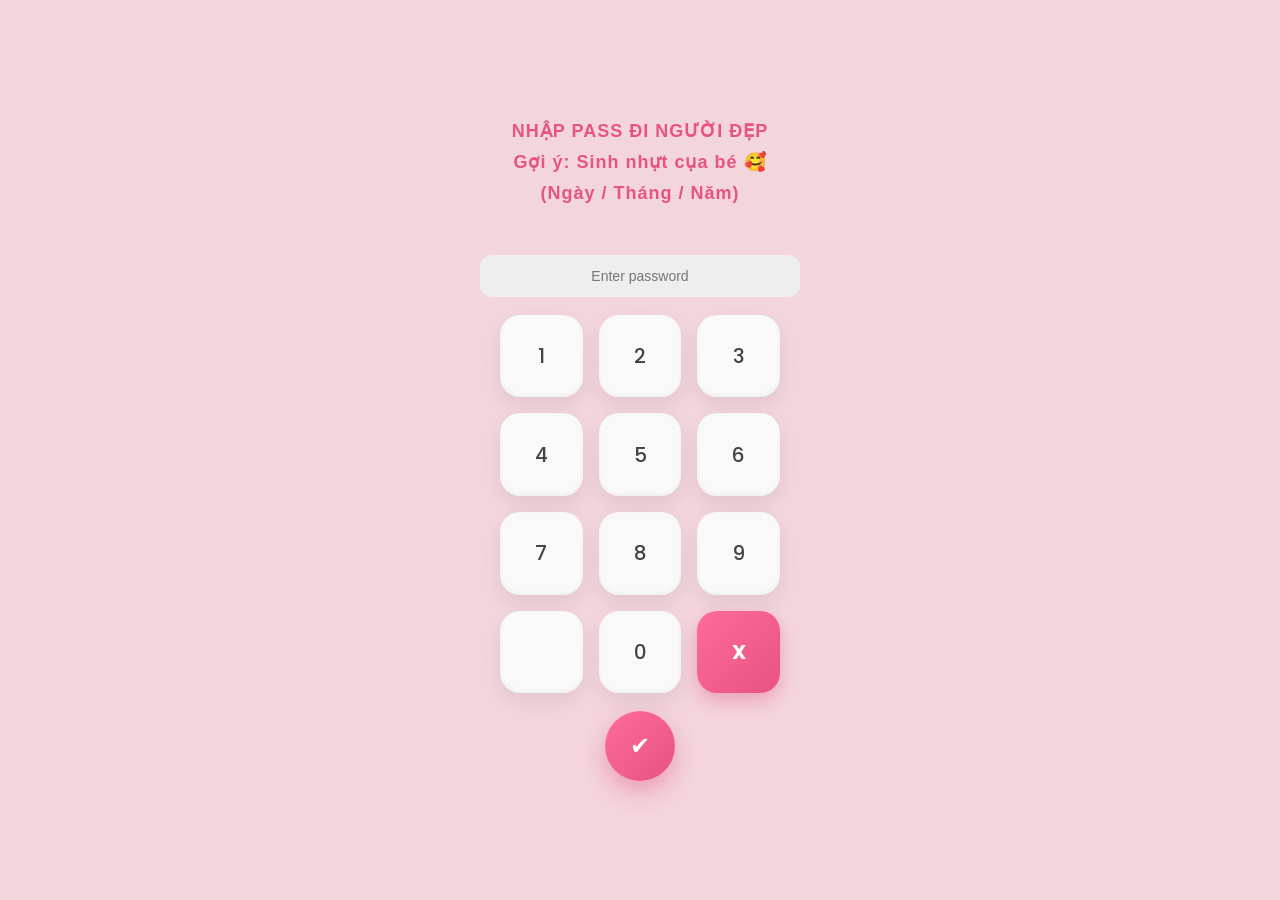
==== album/index.html @ 339e5851 "Add files via upload" ====
<!DOCTYPE html>
<html lang="en">
<head>
<meta charset="UTF-8" />
<meta name="viewport" content="width=device-width, initial-scale=1.0, maximum-scale=1.0, user-scalable=no">
<title>Memory Album</title>

<link href="https://fonts.googleapis.com/css2?family=Pacifico&family=Poppins:wght@400;600&display=swap" rel="stylesheet" />
<link rel="stylesheet" href="./style/style.css">
</head>
<body>

<!-- 🔐 LOCK 1 -->
<div id="lock-screen-1">
  <div class="lock-wrapper">
    <h2>
      NHẬP PASS ĐI NGƯỜI ĐẸP
      <span class="hint">Gợi ý: Sinh nhựt cụa bé 🥰</span>
      <span class="hint">(Ngày / Tháng / Năm)</span>
    </h2>

    <input type="text" id="password-input-1"
      class="password-input"
      placeholder="Enter password" readonly />

    <div class="keypad">
      <button data-num="1">1</button>
      <button data-num="2">2</button>
      <button data-num="3">3</button>
      <button data-num="4">4</button>
      <button data-num="5">5</button>
      <button data-num="6">6</button>
      <button data-num="7">7</button>
      <button data-num="8">8</button>
      <button data-num="9">9</button>
      <button disabled></button>
      <button data-num="0">0</button>
      <button class="delete">X</button>
    </div>

    <button class="submit-btn">✔</button>
  </div>
</div>

<!-- 🔐 LOCK 2 -->
<div id="lock-screen-2" style="display:none;">
  <div class="lock-wrapper">
    <h2>
      NHẬP PASS ĐI NGƯỜI ĐẸP
      <span class="hint">Gợi ý: Sinh nhựt cụa anh 😎</span>
      <span class="hint">(Ngày / Tháng / Năm)</span>
    </h2>

    <input type="text" id="password-input-2"
      class="password-input"
      placeholder="Enter password" readonly />

    <div class="keypad">
      <button data-num="1">1</button>
      <button data-num="2">2</button>
      <button data-num="3">3</button>
      <button data-num="4">4</button>
      <button data-num="5">5</button>
      <button data-num="6">6</button>
      <button data-num="7">7</button>
      <button data-num="8">8</button>
      <button data-num="9">9</button>
      <button disabled></button>
      <button data-num="0">0</button>
      <button class="delete">X</button>
    </div>

    <button class="submit-btn">✔</button>
  </div>
</div>

<!-- 🔐 LOCK 3 -->
<div id="lock-screen-3" style="display:none;">
  <div class="lock-wrapper">
    <h2>
      NHẬP PASS ĐI NGƯỜI ĐẸP
      <span class="hint">Gợi ý: A đồng ý làm ny e khi nèo 🙄</span>
      <span class="hint">(Ngày / Tháng / Năm)</span>
    </h2>

    <input type="text" id="password-input-3"
      class="password-input"
      placeholder="Enter password" readonly />

    <div class="keypad">
      <button data-num="1">1</button>
      <button data-num="2">2</button>
      <button data-num="3">3</button>
      <button data-num="4">4</button>
      <button data-num="5">5</button>
      <button data-num="6">6</button>
      <button data-num="7">7</button>
      <button data-num="8">8</button>
      <button data-num="9">9</button>
      <button disabled></button>
      <button data-num="0">0</button>
      <button class="delete">X</button>
    </div>

    <button class="submit-btn">✔</button>
  </div>
</div>
  
<!-- 📖 Album -->
<div class="book" id="book" style="display:none;"></div>

<!-- 🔓 BIG LOCK OVERLAY -->
<div id="unlock-overlay">
  <div class="big-lock">
    <div class="front">🔒</div>
    <div class="back">🔒</div>
  </div>
</div>
  
<audio id="sound" loop>
  <source src="./style/KhoBau.mp3" type="audio/mpeg" />
</audio>

<script src="./style/script.js" defer></script>
<script src="pass.js"></script>

</body>
</html>
---- album/style/style.css ----
*{
  margin: 0;
  padding: 0;
  user-select: none;
  cursor: auto;
  box-sizing: border-box;
}

html, body {
  height: 100%;
  overflow: hidden;
  touch-action: manipulation;
  overscroll-behavior: none;
  -webkit-tap-highlight-color: transparent;
}

body {
  margin: 0;
  background: #ffeaf6;
  font-family: 'Poppins', sans-serif;
}

.author {
  font-size: clamp(22px, 5vw, 34px);
  margin-top: 15px;
  color: #333;
  font-weight: 600;
  letter-spacing: 2px;
  text-shadow: 0 3px 8px rgba(0,0,0,0.15);
}

.page {
  width: 100%;
  height: 100%;
  position: absolute;
  transform-style: preserve-3d;
  transform-origin: left center;
  transition: transform 1s cubic-bezier(0.8, 0, 0.95, 1);
  will-change: transform;
  cursor: pointer;
  border-radius: 12px;
  border: 2px solid #bbb;
  background: white;
  box-shadow:
    0 8px 20px rgba(0,0,0,0.15),
    inset -20px 0 40px rgba(0,0,0,0.06);
}

.page::after {
  content: "";
  position: absolute;
  top: 0;
  right: 0;
  width: 35px;
  height: 100%;
  pointer-events: none;

  background: linear-gradient(
    to left,
    rgba(0,0,0,0.18),
    rgba(0,0,0,0)
  );

  opacity: 0;
  transition: opacity 0.4s ease;
}

.page.fast {
  transition: transform 1s cubic-bezier(0.05, 1, 0.2, 1);
}

.page .front img,
.page .back img {
  width: 100%;
  height: 90%;
  object-fit: cover;
  border: 2px solid #ddd;
  box-shadow: 0 4px 12px rgba(0,0,0,0.15);
  border-radius: 6px;
  box-sizing: border-box;
}

.page .back {
  transform: rotateY(180deg);
}

.page .back .photo-date {
  transform: rotateY(180deg);
  text-align: center;
  backface-visibility: hidden;
}

.page.flipped {
  transform: rotateY(-180deg);
}

.page.flipped::after {
  opacity: 1;
}

.intro-content, .end-content {
  text-align: center;
  border: 3px solid black;
  padding: 10px;
  border-radius: 15%;
}

.intro-content h1 {
  font-size: clamp(40px, 10vw, 70px);
  color: #fb18c2;
  margin-bottom: 15px;
  text-shadow: 0 4px 10px rgba(251, 24, 194, 0.3);
}

.intro-content p {
  font-size: clamp(22px, 6vw, 32px);
  line-height: 1.8;
  color: #555;
  line-height: 1.6;
}

.intro-content,.end-content {
  background: linear-gradient(135deg, #f5f7fa, #e0e4e8);
  width: 100%;
  height: 100%;
  border-radius: 6px;
  display: flex;
  flex-direction: column;
  justify-content: center;
  align-items: center;
}

.end-content h2 {
  font-family: 'Pacifico', cursive;
  font-size: clamp(20px, 5vw, 24px);
  margin-bottom: 14px;
  color: #333;
  text-shadow:
  0 0 10px rgba(255,105,180,0.6),
  0 0 20px rgba(255,105,180,0.3);

animation: glow 2s ease-in-out infinite alternate;
}

.end-content span {
  font-size: clamp(14px, 3.8vw, 17px);
  color: #444;
  line-height: 1.6;
}

.caption {
  margin-top: 18px;
  font-size: 20px;
  color: #555;
  text-align: center;
  z-index: 10;
  flex-shrink: 0;
}
  
.page .front,
.page .back {
  position: absolute;
  width: 100%;
  height: 100%;
  backface-visibility: hidden;
  overflow: hidden;
  -webkit-backface-visibility: hidden;
  display: flex;
  flex-direction: column;
  justify-content: flex-start;
  align-items: center;

  padding: 20px;
  box-sizing: border-box;
}

.book {
  position: absolute;
  left: 50%;
  top: 50%;
  transform: translate(-50%, -50%);
  width: min(85vw, 750px);  /* giảm vw xuống */
  aspect-ratio: 3 / 4;  /* giữ tỉ lệ đẹp */
  perspective: 2000px;
  z-index: 1;
  filter: drop-shadow(0 20px 40px rgba(0,0,0,0.25));
}

/* ===== LOCK SCREEN STYLE FINAL ===== */

#lock-screen-1,
#lock-screen-2,
#lock-screen-3 {
  position: fixed;
  inset: 0;
  min-height: 100dvh;
  display: flex;
  justify-content: center;
  align-items: center;
  background: #f3d6dc;
  padding: 20px;
  z-index: 9999;
}

.lock-wrapper {
  width: 100%;
  max-width: 320px;

  display: flex;
  flex-direction: column;
  align-items: center;
  gap: 18px;   /* 👈 thêm dòng này */
}

.lock-wrapper h2 {
  text-align: center;
  line-height: 1.4;
  height: 110px;      /* 👈 đổi thành height cố định */
}

.lock-wrapper h2 span {
  display: block;
  margin-top: 6px;
}

/* Tiêu đề */
#lock-screen-1 h2,
#lock-screen-2 h2,
#lock-screen-3 h2 {
  font-family: sans-serif;
  font-size: 18px;
  font-weight: bold;
  letter-spacing: 1px;
  color: #e75480;
  margin-bottom: 8px;
}

/* Ô nhập pass */
.password-input {
  width: 100%;
  height: 42px;
  border-radius: 12px;
  border: none;
  outline: none;
  padding: 0 10px;
  font-size: 14px;
  text-align: center;
  background: #eeeeee;
}

/* Keypad */
.keypad {
  display: grid;
  grid-template-columns: repeat(3, 1fr);
  gap: 16px;
  width: 100%;
  max-width: 280px;  /* 👈 thêm dòng này */
}

/* Nút số */
.keypad button {
  width: 100%;
  aspect-ratio: 1 / 1;  /* 👈 làm thành hình vuông */
  border-radius: 20px;
  border: none;
  background: #f9f9f9;
  color: #444;
  font-size: 20px;
  font-weight: 500;
  font-family: 'Poppins', sans-serif;

  display: flex;
  justify-content: center;
  align-items: center;

  box-shadow:
    0 8px 20px rgba(0,0,0,0.08),
    inset 0 -2px 4px rgba(0,0,0,0.04);

  transition: transform 0.12s cubic-bezier(.34,1.6,.64,1);
}

.keypad button:active {
  transform: scale(0.93);
  box-shadow:
    0 4px 10px rgba(0,0,0,0.12),
    inset 0 2px 4px rgba(0,0,0,0.08);
}

.keypad button.pressed {
  transform: scale(0.93);
  box-shadow:
    0 4px 10px rgba(0,0,0,0.12),
    inset 0 2px 4px rgba(0,0,0,0.08);
  background: #e0e0e0;
}

/* Nút X */
.keypad .delete {
  background: linear-gradient(135deg, #ff6b9a, #e75480);
  color: white;
  font-weight: bold;
  box-shadow: 0 8px 18px rgba(231,84,128,0.4);
}

/* Nút xác nhận */
.submit-btn {
  width: 70px;
  height: 70px;
  border-radius: 50%;
  border: none;

  display: flex;
  justify-content: center;
  align-items: center;

  background: linear-gradient(135deg, #ff6b9a, #e75480);
  color: white;
  font-size: 24px;
  box-shadow: 0 10px 25px rgba(231,84,128,0.45);
}

.submit-btn:active {
  transform: scale(0.92);
}

/* ===== INPUT STYLE ===== */
input {
  transition: all 0.3s ease;
}

.input-error {
  border: 2px solid #ff4d4d;
  background: #ffe5e5;
}

.input-success {
  border: 2px solid #4CAF50;
  background: #e8fbe8;
}

/* ===== SHAKE ===== */
@keyframes shake {
  0% { transform: translateX(0); }
  20% { transform: translateX(-8px); }
  40% { transform: translateX(8px); }
  60% { transform: translateX(-6px); }
  80% { transform: translateX(6px); }
  100% { transform: translateX(0); }
}

.shake {
  animation: shake 0.4s;
}

/* ===== BIG UNLOCK OVERLAY ===== */

#unlock-overlay {
  position: fixed;
  inset: 0;
  background: rgba(0,0,0,0.55);
  display: none;
  justify-content: center;
  align-items: center;
  z-index: 20000;
  will-change: opacity, transform;
  transform: translateZ(0);
  perspective: 1500px;   /* 👈 THÊM DÒNG NÀY */
}

.big-lock {
  position: relative;
  width: 160px;
  height: 160px;
  transform-style: preserve-3d;
  will-change: transform;
  transform: translateZ(0);
  backface-visibility: hidden;
}

.big-lock .front {
  position: absolute;
  width: 100%;
  height: 100%;
  font-size: 150px;
  display: flex;
  justify-content: center;
  align-items: center;
  backface-visibility: hidden;

  transform: rotateY(0deg) translateZ(2px); /* 👈 thêm dòng này */
}

.big-lock .back {
  position: absolute;
  width: 100%;
  height: 100%;
  font-size: 150px;
  display: flex;
  justify-content: center;
  align-items: center;
  backface-visibility: hidden;

  transform: rotateY(180deg) translateZ(2px); /* 👈 thêm translateZ */
}

/* Xoay ổ khóa */
@keyframes lockSpin {
  0% {
    transform: rotateY(0deg);
  }
  100% {
    transform: rotateY(1800deg); /* 5 vòng */
  }
}

.spin {
  animation: lockSpin 2s ease-out forwards;
}

/* Khi mở */
.open {
  animation: popOpen 0.4s ease forwards;
}

@keyframes popOpen {
  0% {
    transform: rotateY(1800deg) scale(1);
  }
  60% {
    transform: rotateY(1800deg) scale(1.6);
  }
  100% {
    transform: rotateY(1800deg) scale(1.3);
  }
}

@keyframes glow {
  from {
    text-shadow:
      0 0 10px rgba(255,105,180,0.6),
      0 0 20px rgba(255,105,180,0.3);
  }
  to {
    text-shadow:
      0 0 20px rgba(255,105,180,0.9),
      0 0 40px rgba(255,105,180,0.6);
  }
}

button {
  touch-action: manipulation;
}

/* ===== HEART FLY EFFECT UPGRADE ===== */

.heart-fly {
  position: fixed;
  font-size: 20px;
  pointer-events: none;
  z-index: 30000;

  filter: drop-shadow(0 0 6px rgba(255, 105, 180, 0.8))
          drop-shadow(0 0 14px rgba(255, 105, 180, 0.6));

  animation: heartFly 1.4s cubic-bezier(.22,.68,.32,1) forwards;
}

@keyframes heartFly {
  0% {
    transform: translate(0, 0) scale(0.8) rotate(0deg);
    opacity: 1;
  }

  40% {
    transform: 
      translate(calc(var(--x) * 0.5), -50px)
      scale(1.3)
      rotate(calc(var(--rotate) * 0.5));
  }

  70% {
    transform: 
      translate(var(--x), -90px)
      scale(1.6)
      rotate(var(--rotate));
  }

  100% {
    transform: 
      translate(calc(var(--x) * 1.2), -140px)
      scale(1.8)
      rotate(calc(var(--rotate) * 1.5));
    opacity: 0;
  }
}

/* ===== TIM BAY NHƯ PHÁO HOA ===== */
/*
.heart-main {
  position: fixed;
  font-size: 20px;
  pointer-events: none;
  z-index: 30000;

  animation: rocketUp 1.6s cubic-bezier(.22,.68,.32,1) forwards;

  filter: drop-shadow(0 0 10px rgba(255,105,180,0.8))
          drop-shadow(0 0 20px rgba(255,105,180,0.6));
}

@keyframes rocketUp {
  0% {
    transform: translate(-50%, -50%) scale(0.6);
    opacity: 1;
  }

  70% {
    transform: translate(-50%, -380px) scale(1);
  }

  100% {
    transform: translate(-50%, -420px) scale(0.2);
    opacity: 0;
  }
}
*/

/* ===== TIM NỔ ===== */

.heart-particle {
  position: fixed;
  font-size: 14px;
  pointer-events: none;
  z-index: 30000;

  transform: translate(-50%, -50%);
  animation: heartExplode 0.7s ease-out forwards;
  
  filter: drop-shadow(0 0 4px rgba(255,105,180,0.6));
}

@keyframes heartExplode {
  0% {
    transform: translate(-50%, -50%) scale(0.5);
    opacity: 1;
  }

  100% {
    transform: translate(
      calc(-50% + var(--x)),
      calc(-50% + var(--y))
    ) scale(0.9);
    opacity: 0;
  }
}
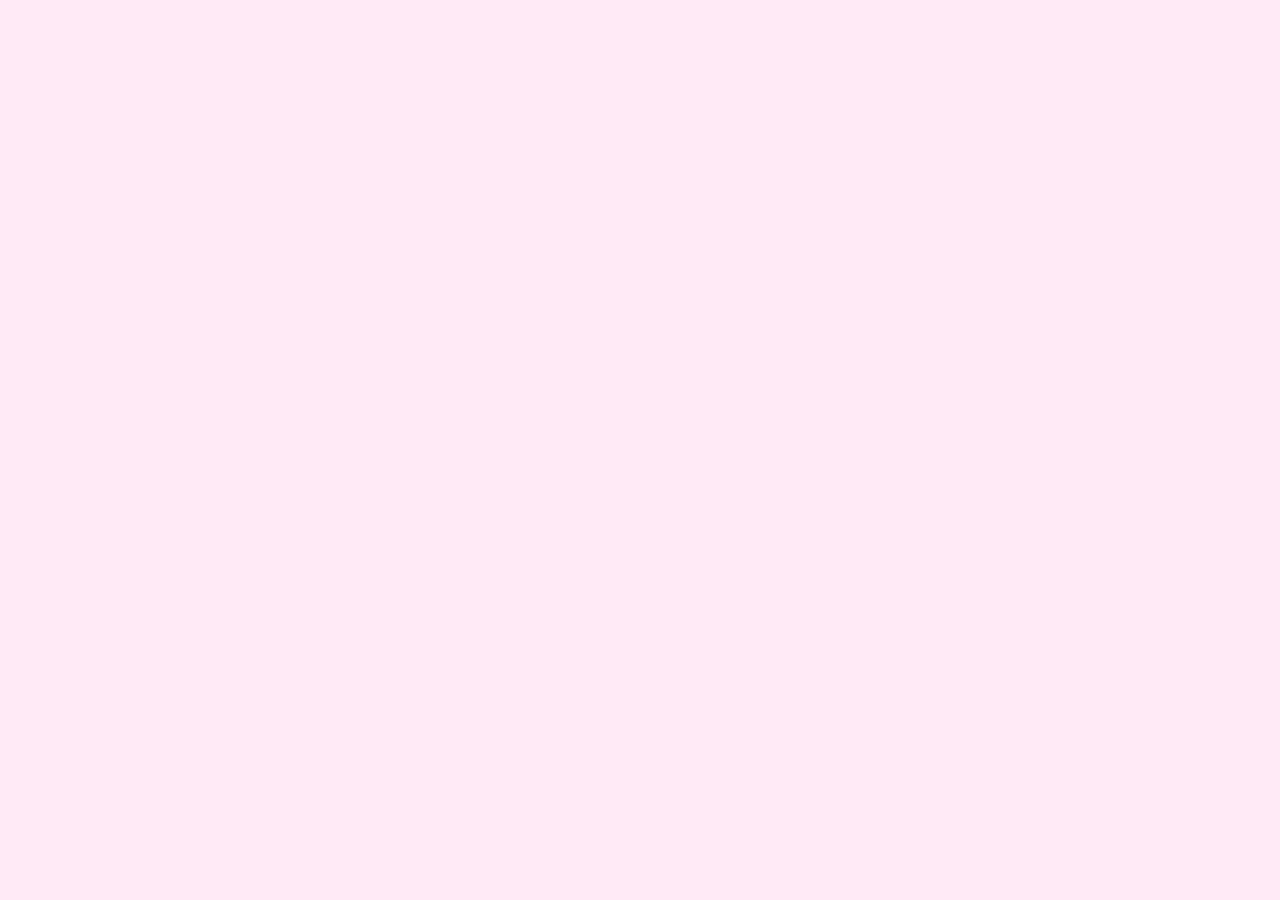
==== commit 13dc95e7: "Update index.html" ====
--- a/album/index.html
+++ b/album/index.html
@@ -9,138 +9,3 @@
 <link rel="stylesheet" href="./style/style.css">
 </head>
 <body>
-
-<!-- 🔐 LOCK 1 -->
-<div id="lock-screen-1">
-  <div class="lock-wrapper">
-    <h2>
-      NHẬP PASS ĐI NGƯỜI ĐẸP
-      <span class="hint">Gợi ý: Sinh nhựt cụa bé 🥰</span>
-      <span class="hint">(Ngày / Tháng / Năm)</span>
-    </h2>
-
-    <input type="text" id="password-input-1"
-      class="password-input"
-      placeholder="Enter password" readonly />
-
-    <div class="keypad">
-      <button data-num="1">1</button>
-      <button data-num="2">2</button>
-      <button data-num="3">3</button>
-      <button data-num="4">4</button>
-      <button data-num="5">5</button>
-      <button data-num="6">6</button>
-      <button data-num="7">7</button>
-      <button data-num="8">8</button>
-      <button data-num="9">9</button>
-      <button disabled></button>
-      <button data-num="0">0</button>
-      <button class="delete">X</button>
-    </div>
-
-    <button class="submit-btn">✔</button>
-  </div>
-</div>
-
-<!-- 🔐 LOCK 2 -->
-<div id="lock-screen-2" style="display:none;">
-  <div class="lock-wrapper">
-    <h2>
-      NHẬP PASS ĐI NGƯỜI ĐẸP
-      <span class="hint">Gợi ý: Sinh nhựt cụa anh 😎</span>
-      <span class="hint">(Ngày / Tháng / Năm)</span>
-    </h2>
-
-    <input type="text" id="password-input-2"
-      class="password-input"
-      placeholder="Enter password" readonly />
-
-    <div class="keypad">
-      <button data-num="1">1</button>
-      <button data-num="2">2</button>
-      <button data-num="3">3</button>
-      <button data-num="4">4</button>
-      <button data-num="5">5</button>
-      <button data-num="6">6</button>
-      <button data-num="7">7</button>
-      <button data-num="8">8</button>
-      <button data-num="9">9</button>
-      <button disabled></button>
-      <button data-num="0">0</button>
-      <button class="delete">X</button>
-    </div>
-
-    <button class="submit-btn">✔</button>
-  </div>
-</div>
-
-<!-- 🔐 LOCK 3 -->
-<div id="lock-screen-3" style="display:none;">
-  <div class="lock-wrapper">
-    <h2>
-      NHẬP PASS ĐI NGƯỜI ĐẸP
-      <span class="hint">Gợi ý: A đồng ý làm ny e khi nèo 🙄</span>
-      <span class="hint">(Ngày / Tháng / Năm)</span>
-    </h2>
-
-    <input type="text" id="password-input-3"
-      class="password-input"
-      placeholder="Enter password" readonly />
-
-    <div class="keypad">
-      <button data-num="1">1</button>
-      <button data-num="2">2</button>
-      <button data-num="3">3</button>
-      <button data-num="4">4</button>
-      <button data-num="5">5</button>
-      <button data-num="6">6</button>
-      <button data-num="7">7</button>
-      <button data-num="8">8</button>
-      <button data-num="9">9</button>
-      <button disabled></button>
-      <button data-num="0">0</button>
-      <button class="delete">X</button>
-    </div>
-
-    <button class="submit-btn">✔</button>
-  </div>
-</div>
-  
-<!-- 📖 Album -->
-<div class="book" id="book" style="display:none;"></div>
-
-<!-- 🔓 BIG LOCK OVERLAY -->
-<div id="unlock-overlay">
-  <div class="big-lock">
-    <div class="front">🔒</div>
-    <div class="back">🔒</div>
-  </div>
-</div>
-  
-<audio id="sound" loop>
-  <source src="./style/KhoBau.mp3" type="audio/mpeg" />
-</audio>
-
-<script src="./style/script.js" defer></script>
-<script src="pass.js"></script>
-
-</body>
-</html>
-
-
-
-
-
-
-
-
-
-
-
-
-
-
-
-
-
-
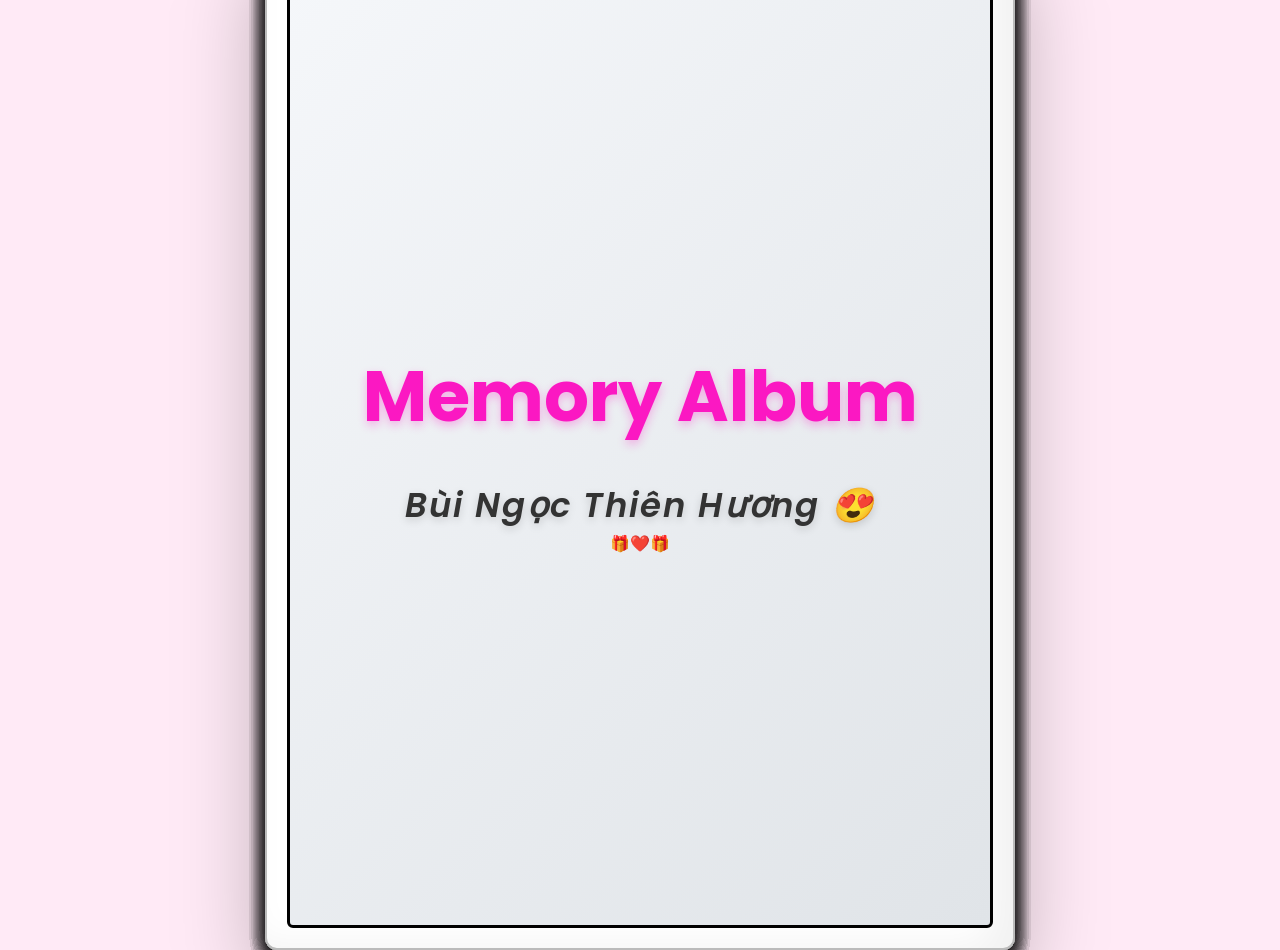
==== commit 365e59d0: "Update index.html" ====
--- a/album/index.html
+++ b/album/index.html
@@ -1,11 +1,22 @@
 <!DOCTYPE html>
 <html lang="en">
 <head>
-<meta charset="UTF-8" />
+<meta charset="UTF-8">
 <meta name="viewport" content="width=device-width, initial-scale=1.0, maximum-scale=1.0, user-scalable=no">
 <title>Memory Album</title>
-
-<link href="https://fonts.googleapis.com/css2?family=Pacifico&family=Poppins:wght@400;600&display=swap" rel="stylesheet" />
+<link href="https://fonts.googleapis.com/css2?family=Pacifico&family=Poppins:wght@400;600&display=swap" rel="stylesheet">
 <link rel="stylesheet" href="./style/style.css">
 </head>
 <body>
+
+<!-- ALBUM -->
+<div class="book" id="book"></div>
+
+<audio id="sound" loop>
+<source src="./style/KhoBau.mp3" type="audio/mpeg">
+</audio>
+
+<script src="./style/script.js" defer></script>
+
+</body>
+</html>
